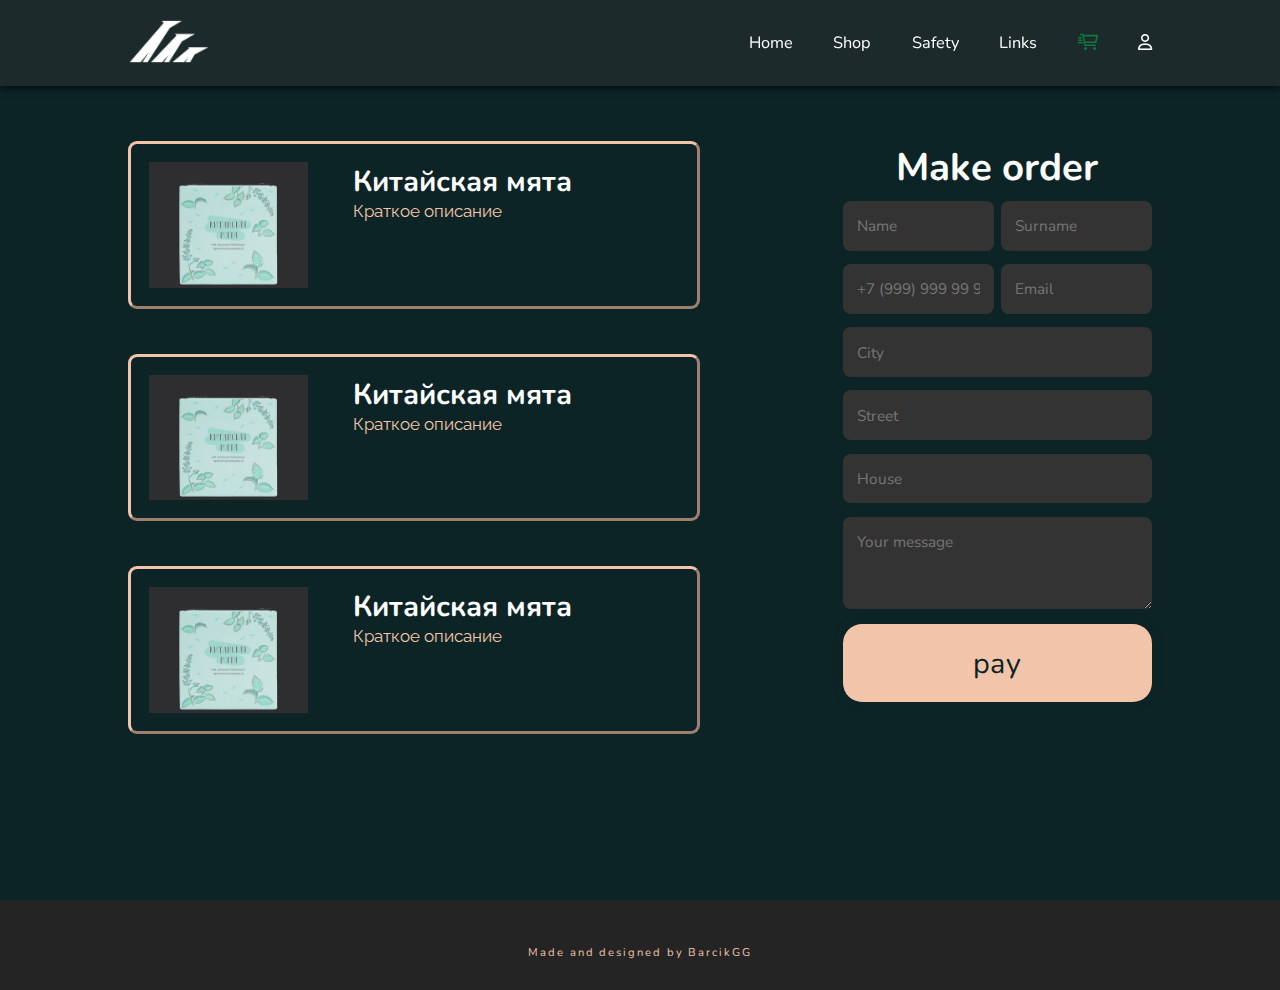
==== cart.html @ 58b247fa "add cart" ====
<!DOCTYPE html>
<html lang="en">
<head>
    <meta charset="UTF-8">
    <meta http-equiv="X-UA-Compatible" content="IE=edge">
    <meta name="viewport" content="width=device-width, initial-scale=1.0">
    <link rel="stylesheet" href="styles/index.css">
    <link rel="stylesheet" href="styles/all.min.css">
    <link href='https://unpkg.com/boxicons@2.1.4/css/boxicons.min.css' rel='stylesheet'>
    <title>Organica shop</title>
</head>
<body>
    <header class="header">
            <a href="index.html" class="logo">
                <img src="img/logo_shop.png" id="logo_img" alt="Logo">
            </a>
            <i class='bx bx-menu' id="menu-icon"></i>

            <nav class="navbar">
                <a href="index.html">Home</a>
                <a href="shop.html">Shop</a>
                <a href="#">Safety</a>
                <a href="#">Links</a>
                <a href="cart.html" class="active"><i class="fa-regular fa-cart-shopping-fast"></i></a>
                <a href="#"><i class="fa-regular fa-user"></i></a>
            </nav>
    </header> 
    
    <section class="cart-sect">
        <div class="cart">
            <div class="cart-form">
                <h2 class="heading">Make order</h2>
                <form action="#">
                    <div class="input-box">
                        <input type="text" placeholder="Name">
                        <input type="email" placeholder="Surname">
                    </div>
                    <div class="input-box">
                        <input type="phone" placeholder="+7 (999) 999 99 99">
                        <input type="text" placeholder="Email">
                    </div>
                    <div class="input-box-address">
                        <input type="text" placeholder="City">
                        <input type="text" placeholder="Street">
                        <input type="text" placeholder="House">
                    </div>
                    <textarea name="" id="" cols="30" rows="3" placeholder="Your message"></textarea>
                    <input type="submit" value="pay" class="pay-btn">
                </form>
            </div>
            <div class="cart-items">
                <div class="cart-item">
                    <img src="img/china.jpg" alt="china">
                    <div class="cart-item-text">
                        <h3>Китайская мята</h3>
                        <p>Краткое описание</p>
                    </div>
                </div>
                <div class="cart-item">
                    <img src="img/china.jpg" alt="china">
                    <div class="cart-item-text">
                        <h3>Китайская мята</h3>
                        <p>Краткое описание</p>
                    </div>
                </div>
                <div class="cart-item">
                    <img src="img/china.jpg" alt="china">
                    <div class="cart-item-text">
                        <h3>Китайская мята</h3>
                        <p>Краткое описание</p>
                    </div>
                </div>
            </div>
        </div>
    </section>

    <footer>
        <h3>Made and designed by BarcikGG</h3>
    </footer>
    <script src="scripts/script.js"></script>
</body>
</html>
---- styles/index.css ----
@import url('https://fonts.googleapis.com/css2?family=Nunito&family=Raleway:wght@200&family=Righteous&display=swap');


:root{
    --tittle-color: #ffff;
    --text-color: #f2c4a9;
    --button-hover-color: #1b3e46;
    --button-color: #10773e;
    --background-color: #0d2427;
}

* {
    margin: 0;
    padding: 0;
    box-sizing: border-box;
    text-decoration: none;
    border: none;
    outline: none;
    scroll-behavior: smooth;
    font-family: 'Nunito', sans-serif;
}

html {
    font-size: 60%;
    overflow-x: hidden;
}

body {
    color: var(--tittle-color);
    background-color: #ffff;
}

h1{
    color: var(--tittle-color);
    font-family: 'Righteous', cursive;
}

h2{
    color: var(--tittle-color);
    font-size: 4rem;
}

p{
    color: var(--text-color);
    font-family: 'Raleway', sans-serif;
}

.header {
    position: fixed;
    top: 0;
    left: 0;
    width: 100%;
    padding-left: 10%;
    padding-top: 2rem;
    padding-bottom: 2rem;
    padding-right: 10%;
    display: flex;
    justify-content: space-between;
    align-items: center;
    z-index: 100;
    background-color: #3333336c;
    backdrop-filter: blur(8px);
    box-shadow: 0 0 1rem black;
}

#logo_img{
    height: 5vh;
}

#menu-icon{
    font-size: 3.5rem;
    display: none;
}

.navbar a{
    font-size: 1.7rem;
    margin-left: 4rem;
    color: var(--font-color);
}

.navbar a:hover, .navbar a.active{
    color: var(--button-color);
    transition: .3s;
}

section{
    min-height: 100vh;
    padding-left: 10%;
    padding-right: 10%;
    padding-top: 10rem;
    padding-bottom: 2rem;
    background-color: var(--background-color);
}

.main{
    background-image: url("/img/back_main.jpg");
    background-repeat: no-repeat;
    background-size: cover;  
    display: flex;
    justify-content: center;
    align-items: center;
}

.main-content{
    display: flex;
    flex-direction: column;
    justify-content: center;
    align-items: center;
}

.main-content h1{
    text-align: center;
    color: var(--font-color);
    font-size: 6rem;
    margin-bottom: 15%;
}

.btn{
    display: inline-block;
    width: 40vh;
    margin-top: 2%;
    padding-top: 2rem;
    padding-bottom: 2rem;
    border-radius: 4rem;
    box-shadow: 0 0 1rem var(--background-color);
    background-color: var(--button-color);
    font-size: 3rem;
    text-align: center;
    cursor: pointer;
    color: var(--font-color);
    font-weight: 400;
    letter-spacing: .1rem;
}

.btn:hover{
    background-color: var(--button-hover-color);
    transition: .6s;
}

.about{
    display: flex;
    flex-wrap: wrap;
    justify-content: center;
}

.about_card{
    position: relative;
    display: flex;
    border-color: #252424;
    border-style: outset;
    justify-content: space-between;
    width: 150vh;
    height: 40vh;
    padding: 3vh 3vh 3vh 3vh;
    margin-bottom: 5vh;
}

.about_card_text{
    display: flex;
    flex-direction: column;
    width: 60%;
}

.about_card p{
    font-size: 3rem;
}

.about_card_img{
    border-color: var(--text-color);
    border-style: outset;
    max-width: 50vh;
    height: auto;
}

.product-cards {
    display: grid;
    grid-template-columns: repeat(auto-fit, minmax(30vh, 1fr));
    grid-gap: 20px;
    padding: 20px;
}

.product-card {
    background-color: #2d2c2c;
    padding: 20px;
    border-radius: 5px;
    transition: all 0.3s ease;
    text-align: center;
    display: flex;
    flex-direction: column;
    justify-content: space-between;
}

.product-card:hover {
    box-shadow: 0 5px 20px rgba(0, 0, 0, 0.3);
}

.product-card img {
    max-width: 100%;
    height: auto;
    margin-bottom: 20px;
}

.product-card h3 {
    color: var(--text-color);
    font-size: 2.5rem;
    margin-bottom: 10px;
}

.product-card p {
    font-size: 1.8rem;
    font-family: Gilroy;
    color: #777;
    margin-bottom: 20px;
}

.product-card button {
    background-color: var(--text-color);
    position: relative;
    color: var(--background-color);
    padding: 10px 20px;
    border: none;
    border-radius: 5px;
    font-size: 1.8rem;
    cursor: pointer;
    transition: all 0.3s ease;
    margin-top: auto;
    display: flex;
    justify-content: space-between;
    align-items: center;
}

.product-card button:hover {
    background-color: var(--button-hover-color);
    transform: scale(1.05);
}

.cart{
    position: relative;
    display: flex;
    flex-direction: row-reverse;
    justify-content: space-between;
    padding-top: 5vh;
}

.cart-form{
    width: 45%;
}

.cart-items {
    display: flex;
    flex-direction: column;
}

.cart-item {
    position: relative;
    background-color: var(--background-color);
    border-color: var(--text-color);
    border-style: outset;
    display: inline-flex;
    width: 80%;
    padding: 2vh;
    margin-bottom: 5vh;
    border-radius: 1vh;
    transition: all 0.3s ease;
}

.cart-item img {
    max-width: 30%;
    height: auto;
}

.cart-item h3{
    font-size: 3rem;
}

.cart-item p{
    font-size: 1.8rem;
}

.cart-item-text{
    margin-left: 5vh;
    display: flex;
    flex-direction: column;
}

.heading{
    text-align: center;
}

.cart-form form{
    max-width: 70rem;
    margin: auto;
    text-align: center;
    margin-bottom: 3rem;
}

.cart-form form .input-box{
    display: flex;
    justify-content: space-between;
    flex-wrap: wrap;
}

.cart-form form .input-box input,
.cart-form form textarea{
    width: 100%;
    padding: 1.5rem;
    font-size: 1.6rem;
    color: #ffff;
    background-color: #333;
    border-radius: .8rem;
    margin: .7rem 0;
}

.cart-form form .input-box input{
    width: 49%;
}

.cart-form form .input-box-address input{
    width: 100%;
    padding: 1.5rem;
    font-size: 1.6rem;
    color: #ffff;
    background-color: #333;
    border-radius: .8rem;
    margin: .7rem 0;
}

.pay-btn{
    display: inline-block;
    width: 100%;
    margin-top: 2%;
    padding-top: 2rem;
    padding-bottom: 2rem;
    border-radius: 2rem;
    box-shadow: 0 0 1rem var(--background-color);
    background-color: var(--text-color);
    font-size: 3rem;
    text-align: center;
    color: var(--background-color);
    font-weight: 400;
    letter-spacing: .1rem;
}

.pay-btn:hover{
    cursor: pointer;
    background-color: var(--button-hover-color);
    transition: .6s;
}

footer{
    height: 10vh;
    background-color: #252424;
}

footer h3{
    color: var(--text-color);
    font-weight: 400;
    letter-spacing: 0.2rem;
    text-align: center;
    padding-top: 5vh;
}

@media only screen and (max-width: 1024px) {
    .navbar a {
        margin-left: 2rem;
        font-size: 1.5rem;
    }
}
    
@media only screen and (max-width: 860px) {
    html {
        font-size: 50%;
    }
    
    .header {
        padding-left: 5%;
        padding-right: 5%;
    }
    
    #menu-icon {
        display: block;
        cursor: pointer;
    }
    
    .navbar {
        position: absolute;
        top: 100%;
        left: 0;
        width: 100%;
        padding-left: 1rem;
        padding-right: 1rem;
        padding-top: 2%;
        background-color: #333;
        box-shadow: 0 0.3rem 1rem black;
        display: none;
    }
    
    .navbar.active {
        display: block;
    }
    
    .navbar a {
        margin: 2rem 0;
        font-size: 3rem;
        display: block;
    }

    .main-content h1 {
        font-size: 5rem;
    }
    
    .btn {
        width: 100%;
    }
    
    .about_card{
        position: relative;
        display: flex;
        flex-direction: column;
        height: auto;
        width: 100vh;
    }

    .about_card_text{
        margin-bottom: 5vh;
        width: 100%;
    }
}
    
@media only screen and (max-width: 500px) {
    .navbar a {
        font-size: 2rem;
    }
    
    section {
        padding-left: 5%;
        padding-right: 5%;
        padding-top: 10rem;
        padding-bottom: 1rem;
    }
      
    .main-content h1 {
        font-size: 4rem;
    }
      
    .btn {
        width: 100%;
        margin-top: 5%;
        padding-top: 1.8rem;
        padding-bottom: 1.8rem;
        font-size: 2rem;
        border-radius: 2rem;
    }

    .about_card{
        width: 60vh;
    }

    .about_card_img{
        width: 30vh;
    }
}
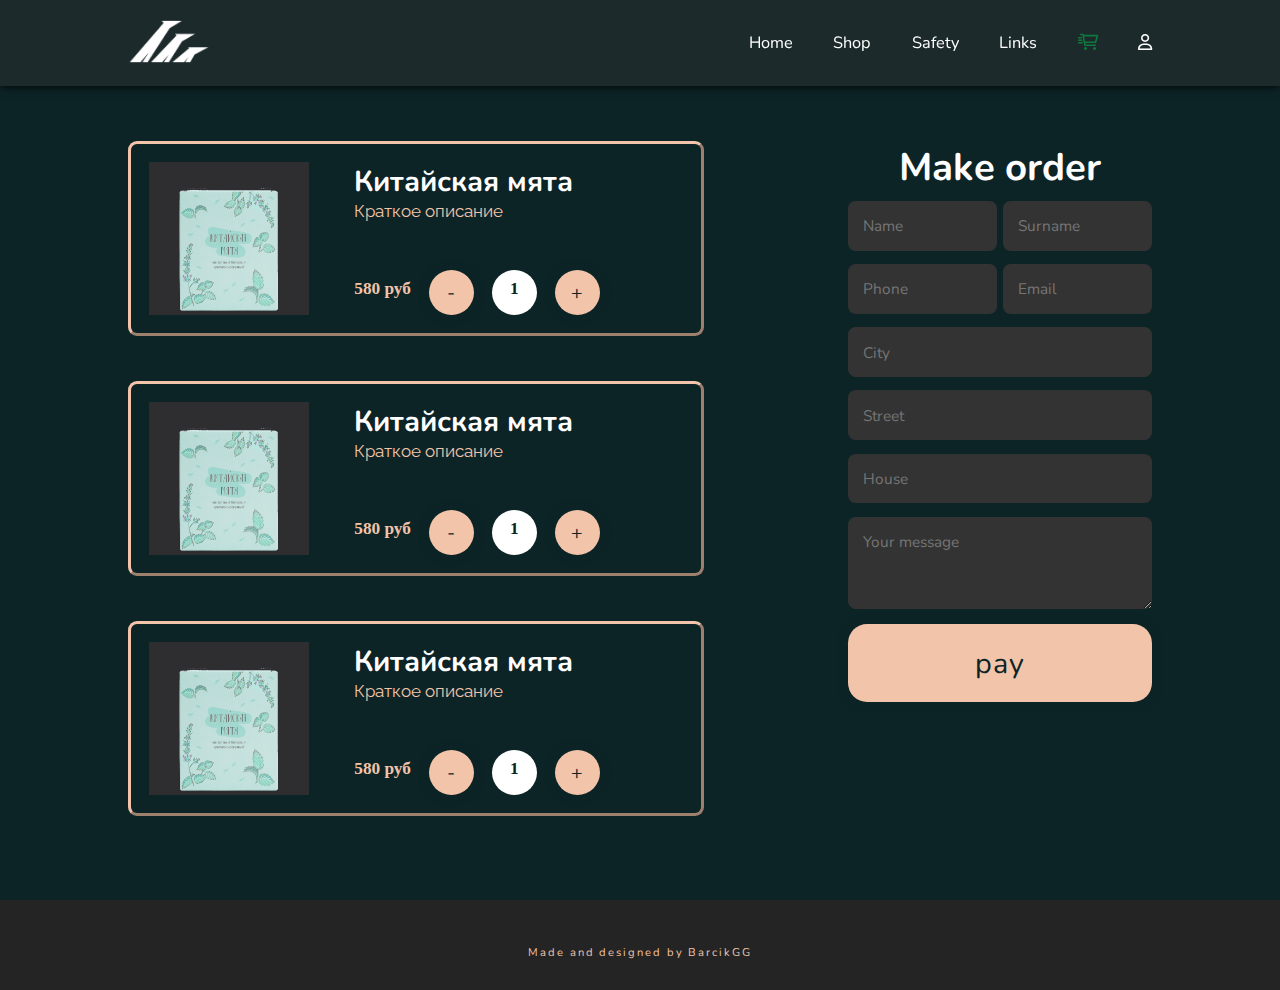
==== commit e9b36994: "add buttons and media" ====
--- a/cart.html
+++ b/cart.html
@@ -36,7 +36,7 @@
                         <input type="email" placeholder="Surname">
                     </div>
                     <div class="input-box">
-                        <input type="phone" placeholder="+7 (999) 999 99 99">
+                        <input type="phone" placeholder="Phone">
                         <input type="text" placeholder="Email">
                     </div>
                     <div class="input-box-address">
@@ -54,6 +54,12 @@
                     <div class="cart-item-text">
                         <h3>Китайская мята</h3>
                         <p>Краткое описание</p>
+                        <div class="amount">
+                            <p>580 руб</p>
+                            <button class="cart-btn">-</button>
+                            <div class="circle"><p class="count">1</p></div>
+                            <button class="cart-btn">+</button>
+                        </div>
                     </div>
                 </div>
                 <div class="cart-item">
@@ -61,6 +67,12 @@
                     <div class="cart-item-text">
                         <h3>Китайская мята</h3>
                         <p>Краткое описание</p>
+                        <div class="amount">
+                            <p>580 руб</p>
+                            <button class="cart-btn">-</button>
+                            <div class="circle"><p class="count">1</p></div>
+                            <button class="cart-btn">+</button>
+                        </div>
                     </div>
                 </div>
                 <div class="cart-item">
@@ -68,6 +80,12 @@
                     <div class="cart-item-text">
                         <h3>Китайская мята</h3>
                         <p>Краткое описание</p>
+                        <div class="amount">
+                            <p>580 руб</p>
+                            <button class="cart-btn">-</button>
+                            <div class="circle"><p class="count">1</p></div>
+                            <button class="cart-btn">+</button>
+                        </div>
                     </div>
                 </div>
             </div>
--- a/styles/index.css
+++ b/styles/index.css
@@ -283,6 +283,53 @@
     flex-direction: column;
 }
 
+.amount{
+    margin-top: 20%;
+    display: flex;
+    flex-direction: row;
+}
+
+.amount p{
+    margin-top: 1vh;
+    font-family: Gilroy;
+    font-weight: 600;
+}
+
+.cart-btn{
+    margin-left: 2vh;
+    display: inline-block;
+    width: 5vh;
+    height: 5vh;
+    border-radius: 50%;
+    box-shadow: 0 0 1rem var(--background-color);
+    background-color: var(--text-color);
+    font-size: 2rem;
+    text-align: center;
+    color: var(--background-color);
+    font-weight: 400;
+}
+
+.cart-btn:hover{
+    scale: 1.05;
+    transition: 0.5s;
+    cursor: pointer;
+}
+
+.circle{
+    margin-left: 2vh;
+    height: 5vh;
+    width: 5vh;
+    border-radius: 50%;
+    background-color: var(--tittle-color);
+    padding: auto;
+}
+
+.count{
+    text-align: center;
+    color: var(--background-color);
+    font-size: 1rem;
+}
+
 .heading{
     text-align: center;
 }
@@ -425,6 +472,20 @@
         margin-bottom: 5vh;
         width: 100%;
     }
+
+    .cart{
+        flex-direction: column-reverse;
+    }
+
+    .cart-item{
+        width: 100%;
+        justify-content: start;
+    }
+
+    .cart-form{
+        width: 100%;
+        justify-content: center;
+    }
 }
     
 @media only screen and (max-width: 500px) {
@@ -459,4 +520,16 @@
     .about_card_img{
         width: 30vh;
     }
+
+    .cart-item-text{
+        margin-left: 1vh;
+    }
+
+    .cart-item h3{
+        font-size: 2rem;
+    }
+
+    .cart-item p{
+        font-size: 1rem;
+    }
 }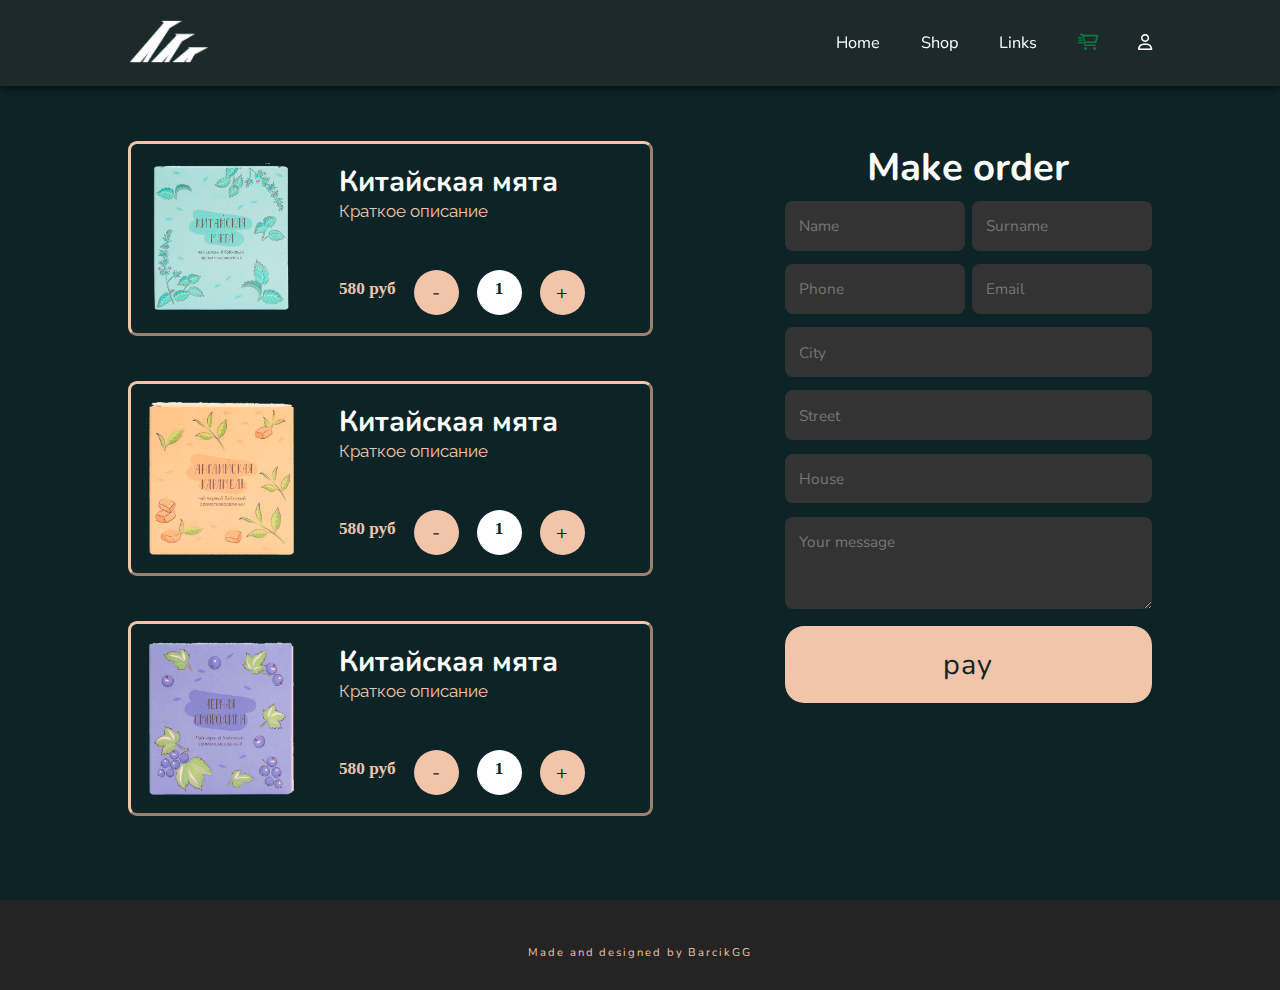
==== commit b162197c: "add login" ====
--- a/cart.html
+++ b/cart.html
@@ -19,10 +19,9 @@
             <nav class="navbar">
                 <a href="index.html">Home</a>
                 <a href="shop.html">Shop</a>
-                <a href="#">Safety</a>
                 <a href="#">Links</a>
                 <a href="cart.html" class="active"><i class="fa-regular fa-cart-shopping-fast"></i></a>
-                <a href="#"><i class="fa-regular fa-user"></i></a>
+                <a href="authorize.html"><i class="fa-regular fa-user"></i></a>
             </nav>
     </header> 
     
@@ -50,7 +49,7 @@
             </div>
             <div class="cart-items">
                 <div class="cart-item">
-                    <img src="img/china.jpg" alt="china">
+                    <img src="img/china.png" alt="china">
                     <div class="cart-item-text">
                         <h3>Китайская мята</h3>
                         <p>Краткое описание</p>
@@ -63,7 +62,7 @@
                     </div>
                 </div>
                 <div class="cart-item">
-                    <img src="img/china.jpg" alt="china">
+                    <img src="img/england.png" alt="china">
                     <div class="cart-item-text">
                         <h3>Китайская мята</h3>
                         <p>Краткое описание</p>
@@ -76,7 +75,7 @@
                     </div>
                 </div>
                 <div class="cart-item">
-                    <img src="img/china.jpg" alt="china">
+                    <img src="img/blackBlow.png" alt="china">
                     <div class="cart-item-text">
                         <h3>Китайская мята</h3>
                         <p>Краткое описание</p>
--- a/styles/index.css
+++ b/styles/index.css
@@ -180,7 +180,8 @@
 }
 
 .product-card {
-    background-color: #2d2c2c;
+    background-color: #3333336c;
+    backdrop-filter: blur(4px);
     padding: 20px;
     border-radius: 5px;
     transition: all 0.3s ease;
@@ -394,6 +395,129 @@
     transition: .6s;
 }
 
+.authorize{
+    display: flex;
+    justify-content: center;
+    align-items: center;
+    background: url("/img/back_main.jpg");
+    background-size: cover;
+    background-repeat: no-repeat;
+}
+
+.form-box{
+    position: relative;
+    border-radius: 3vh;
+    display: flex;
+    justify-content: center;
+    align-items: center;
+    width: 400px;
+    height: 450px;
+    background-color: #3333336c;
+    backdrop-filter: blur(4px);
+}  
+
+.form-value h2{
+    font-size: 5rem;
+    text-align: center;
+}
+
+.inputBox{
+    position: relative;
+    width: 310px;
+    margin: 30px 0;
+    border-bottom: 2px solid #ffff;
+}
+
+.inputBox label{
+    position: absolute;
+    top: 50%;
+    left: 5px;
+    transform: translateY(-50%);
+    color: var(--text-color);
+    font-size: 2.5rem;
+    pointer-events: none;
+    transition: .5s;
+}
+
+input:focus ~ label,
+input:valid ~ label{
+top: -5px;
+}
+
+.inputBox input{
+    width: 100%;
+    height: 50px;
+    background: transparent;
+    border: none;
+    outline: none;
+    font-size: 2rem;
+    padding: 0 35px 0 5px;
+    color: var(--tittle-color);
+}
+
+#icon{
+    position: absolute;
+    right: 8px;
+    color: var(--tittle-color);
+    font-size: 2rem;
+    top: 20px;
+} 
+
+.forget{
+    float: left;
+    margin: -15px 0 15px;
+    font-size: 1.5rem;
+    color: var(--tittle-color);
+    display: flex;
+    justify-content: center;
+}
+
+.forget label input{
+    margin-right: 3px;
+}
+
+.forget label a{
+    color: var(--text-color);
+    text-decoration: none;
+    font-size: 1.5rem;
+}
+
+.forget label a:hover{
+    text-decoration: underline;
+}
+
+.log-btn{
+    width: 100%;
+    height: 5vh;
+    border-radius: 5vh;
+    background-color: var(--button-hover-color);
+    color: var(--tittle-color);
+    cursor: pointer;
+    font-size: 2rem;
+    font-weight: 500;
+}
+
+.log-btn:hover{
+    scale: 1.05;
+    transition: 0.8s;
+}
+
+.register{
+    font-size: 1.5rem;
+    text-align: center;
+    margin: 25px 0 10px;
+}
+
+.register p{
+    color: var(--tittle-color);
+}
+
+.register p a{
+    text-decoration: none;
+    color: var(--text-color);
+    font-weight: 400;
+}
+
 footer{
     height: 10vh;
     background-color: #252424;
